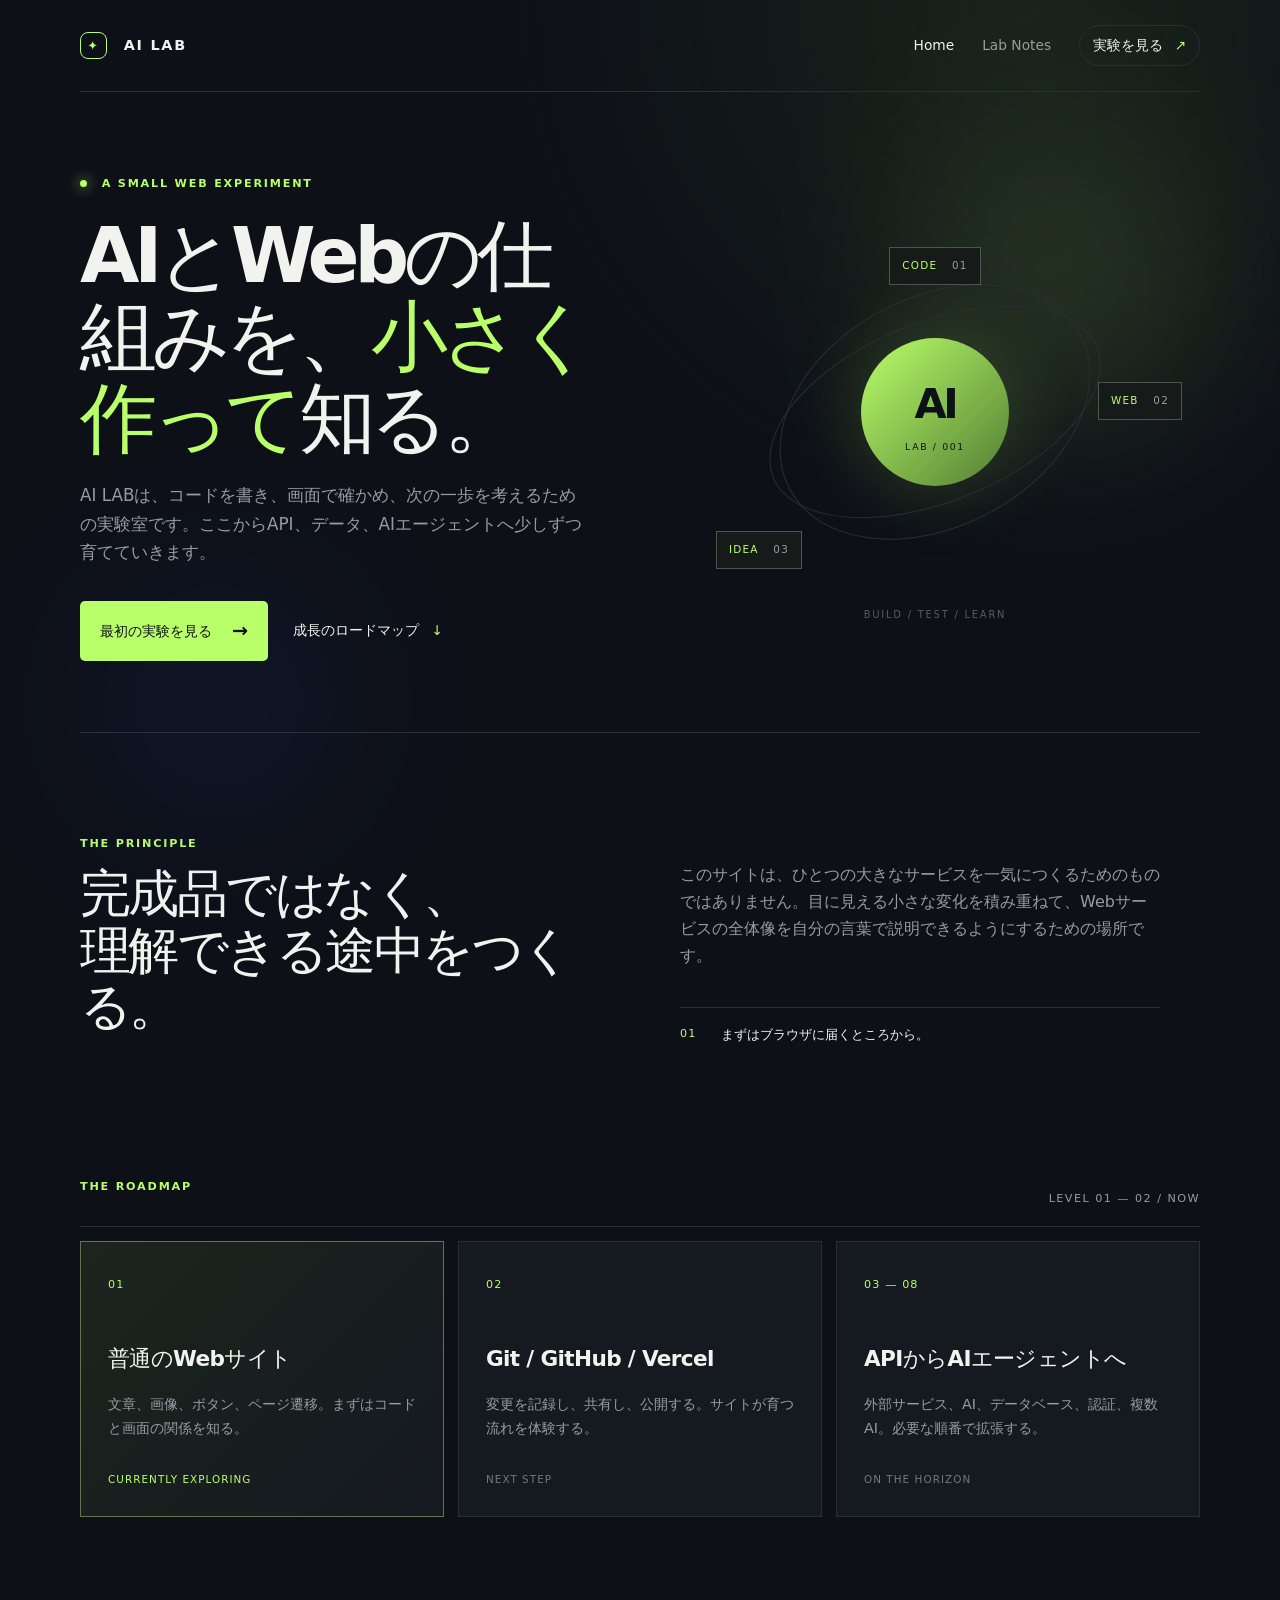
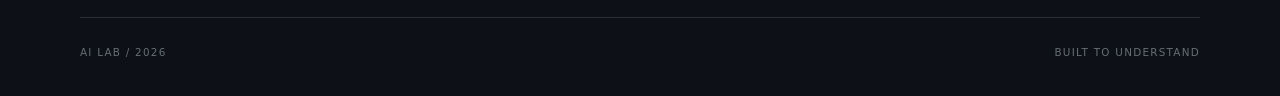
==== index.html @ c24a845f "Create AI LAB starter site" ====
<!doctype html>
<html lang="ja">
  <head>
    <meta charset="UTF-8" />
    <meta name="viewport" content="width=device-width, initial-scale=1.0" />
    <meta name="description" content="AIとWebの仕組みを、小さく作って確かめる実験室。" />
    <title>AI LAB — 小さく作って、仕組みを知る</title>
    <link rel="icon" href="data:image/svg+xml,%3Csvg xmlns='http://www.w3.org/2000/svg' viewBox='0 0 64 64'%3E%3Crect width='64' height='64' rx='16' fill='%230d1017'/%3E%3Cpath d='M18 42V22h8l6 12 6-12h8v20h-6V31l-6 11h-4l-6-11v11z' fill='%23b9ff69'/%3E%3C/svg%3E" />
    <link rel="stylesheet" href="styles.css" />
  </head>
  <body>
    <div class="ambient ambient-one"></div>
    <div class="ambient ambient-two"></div>
    <header class="site-header container">
      <a class="brand" href="index.html" aria-label="AI LAB ホーム"><span class="brand-mark">✦</span> AI LAB</a>
      <nav class="nav" aria-label="メインナビゲーション">
        <a class="nav-link active" href="index.html">Home</a>
        <a class="nav-link" href="lab.html">Lab Notes</a>
        <a class="nav-link nav-cta" href="lab.html">実験を見る <span>↗</span></a>
      </nav>
    </header>

    <main>
      <section class="hero container">
        <div class="hero-copy">
          <p class="eyebrow"><span class="status-dot"></span> A SMALL WEB EXPERIMENT</p>
          <h1>AIとWebの仕組みを、<em>小さく作って</em>知る。</h1>
          <p class="hero-text">AI LABは、コードを書き、画面で確かめ、次の一歩を考えるための実験室です。ここからAPI、データ、AIエージェントへ少しずつ育てていきます。</p>
          <div class="hero-actions">
            <a class="button button-primary" href="lab.html">最初の実験を見る <span>→</span></a>
            <a class="text-link" href="#roadmap">成長のロードマップ <span>↓</span></a>
          </div>
        </div>
        <div class="hero-visual" aria-label="AI LABの構造を表す図">
          <div class="orbit orbit-a"></div><div class="orbit orbit-b"></div>
          <div class="core"><span>AI</span><small>LAB / 001</small></div>
          <div class="node node-top">CODE <b>01</b></div>
          <div class="node node-right">WEB <b>02</b></div>
          <div class="node node-bottom">IDEA <b>03</b></div>
          <div class="visual-label">BUILD / TEST / LEARN</div>
        </div>
      </section>

      <section class="principles container">
        <div class="section-intro"><p class="eyebrow">THE PRINCIPLE</p><h2>完成品ではなく、<br />理解できる途中をつくる。</h2></div>
        <div class="principle-copy"><p>このサイトは、ひとつの大きなサービスを一気につくるためのものではありません。目に見える小さな変化を積み重ねて、Webサービスの全体像を自分の言葉で説明できるようにするための場所です。</p><div class="line-note"><span>01</span><span>まずはブラウザに届くところから。</span></div></div>
      </section>

      <section id="roadmap" class="roadmap container">
        <div class="roadmap-heading"><p class="eyebrow">THE ROADMAP</p><span>LEVEL 01 — 02 / NOW</span></div>
        <div class="roadmap-grid">
          <article class="roadmap-card active-card"><span class="card-number">01</span><h3>普通のWebサイト</h3><p>文章、画像、ボタン、ページ遷移。まずはコードと画面の関係を知る。</p><span class="card-state">CURRENTLY EXPLORING</span></article>
          <article class="roadmap-card"><span class="card-number">02</span><h3>Git / GitHub / Vercel</h3><p>変更を記録し、共有し、公開する。サイトが育つ流れを体験する。</p><span class="card-state">NEXT STEP</span></article>
          <article class="roadmap-card future-card"><span class="card-number">03 — 08</span><h3>APIからAIエージェントへ</h3><p>外部サービス、AI、データベース、認証、複数AI。必要な順番で拡張する。</p><span class="card-state">ON THE HORIZON</span></article>
        </div>
      </section>
    </main>
    <footer class="site-footer container"><span>AI LAB / 2026</span><span>BUILT TO UNDERSTAND</span></footer>
  </body>
</html>
---- styles.css ----
/* サイト全体の見た目を担当するファイル。色、余白、レイアウトはここで変更します。 */
:root{font-family:Inter,ui-sans-serif,system-ui,-apple-system,BlinkMacSystemFont,"Hiragino Sans",sans-serif;color:#f2f3ee;background:#0d1017;font-synthesis:none;--ink:#f2f3ee;--muted:#969ba4;--line:#2a2e37;--lime:#b9ff69;--panel:#151920}*{box-sizing:border-box}html{scroll-behavior:smooth}body{margin:0;min-width:320px;overflow-x:hidden;background:radial-gradient(circle at 80% 0%,#19231b 0,transparent 32rem),#0d1017;color:var(--ink);line-height:1.7}.container{width:min(1120px,calc(100% - 64px));margin:auto}.ambient{position:absolute;pointer-events:none;border-radius:50%;filter:blur(1px);opacity:.18}.ambient-one{width:240px;height:240px;right:8%;top:18%;background:#b9ff69;filter:blur(100px)}.ambient-two{width:180px;height:180px;left:10%;bottom:12%;background:#425dff;filter:blur(100px)}.site-header{height:92px;display:flex;align-items:center;justify-content:space-between;border-bottom:1px solid var(--line);position:relative;z-index:2}.brand{color:var(--ink);text-decoration:none;font-weight:750;letter-spacing:.12em;font-size:.9rem}.brand-mark{display:inline-grid;place-items:center;width:27px;height:27px;border:1px solid var(--lime);border-radius:8px;color:var(--lime);margin-right:10px;font-size:.8rem}.nav{display:flex;gap:28px;align-items:center}.nav-link{color:var(--muted);text-decoration:none;font-size:.86rem}.nav-link:hover,.nav-link.active{color:var(--ink)}.nav-cta{border:1px solid var(--line);padding:8px 13px;border-radius:99px;color:var(--ink)}.nav-cta span{color:var(--lime);margin-left:7px}.hero{min-height:640px;display:grid;grid-template-columns:1fr 1fr;gap:60px;align-items:center;position:relative}.eyebrow{color:var(--lime);font-size:.7rem;letter-spacing:.16em;font-weight:700}.status-dot{display:inline-block;width:7px;height:7px;background:var(--lime);border-radius:50%;box-shadow:0 0 14px var(--lime);margin-right:9px}.hero h1,.page-heading h1{font-size:clamp(3rem,6vw,5.8rem);line-height:1.06;letter-spacing:-.07em;margin:22px 0}.hero h1 em,.page-heading h1 em{font-style:normal;color:var(--lime)}.hero-text{max-width:510px;color:var(--muted);font-size:1.05rem}.hero-actions{display:flex;gap:25px;align-items:center;margin-top:34px}.button{display:inline-flex;gap:20px;align-items:center;text-decoration:none;border-radius:5px;padding:14px 20px;font-weight:700;font-size:.9rem}.button-primary{background:var(--lime);color:#0d1017}.button-primary span{font-size:1.2rem}.text-link,.back-link{color:var(--ink);text-decoration:none;font-size:.85rem}.text-link span{color:var(--lime);margin-left:8px}.hero-visual{height:440px;position:relative;display:grid;place-items:center}.orbit{position:absolute;border:1px solid var(--line);border-radius:50%;transform:rotate(-22deg)}.orbit-a{width:350px;height:180px}.orbit-b{width:230px;height:330px;transform:rotate(62deg)}.core{width:148px;height:148px;border-radius:50%;background:linear-gradient(135deg,#b9ff69,#547e34);color:#0d1017;display:grid;place-content:center;text-align:center;box-shadow:0 0 80px #b9ff6933}.core span{font-size:2.6rem;font-weight:800;letter-spacing:-.08em}.core small{font-size:.58rem;letter-spacing:.18em}.node{position:absolute;border:1px solid #4e554e;background:#161b19;color:var(--lime);padding:9px 12px;font-size:.65rem;letter-spacing:.12em}.node b{color:var(--muted);font-weight:400;margin-left:10px}.node-top{top:55px}.node-right{right:18px;top:190px}.node-bottom{bottom:63px;left:46px}.visual-label{position:absolute;bottom:8px;color:#555c63;font-size:.62rem;letter-spacing:.18em}.principles{border-top:1px solid var(--line);display:grid;grid-template-columns:1fr 1fr;gap:80px;padding-top:90px;padding-bottom:120px}.section-intro h2{font-size:clamp(2rem,4vw,3.7rem);line-height:1.1;letter-spacing:-.05em;margin:12px 0}.principle-copy{align-self:end;color:var(--muted);max-width:480px}.line-note{border-top:1px solid var(--line);margin-top:38px;padding-top:16px;display:flex;gap:25px;color:var(--ink);font-size:.8rem}.line-note span:first-child,.card-number{color:var(--lime);letter-spacing:.1em;font-size:.7rem}.roadmap{padding-bottom:100px}.roadmap-heading{display:flex;justify-content:space-between;align-items:end;border-bottom:1px solid var(--line);padding-bottom:18px}.roadmap-heading span{color:var(--muted);font-size:.7rem;letter-spacing:.13em}.roadmap-grid{display:grid;grid-template-columns:repeat(3,1fr);gap:14px;margin-top:14px}.roadmap-card,.note-card{background:var(--panel);border:1px solid var(--line);padding:27px;min-height:245px}.active-card{border-color:#5f754a;background:linear-gradient(135deg,#1b251d,#151920)}.roadmap-card h3,.note-card h2{font-size:1.35rem;letter-spacing:-.03em;margin:45px 0 12px}.roadmap-card p,.note-card p{color:var(--muted);font-size:.9rem}.card-state{display:block;margin-top:30px;color:#727a75;font-size:.65rem;letter-spacing:.1em}.active-card .card-state{color:var(--lime)}.site-footer{border-top:1px solid var(--line);padding:26px 0 35px;display:flex;justify-content:space-between;color:#666d75;font-size:.65rem;letter-spacing:.12em}.lab-page{padding:100px 0}.page-heading{max-width:750px}.page-heading h1{font-size:clamp(3rem,7vw,6.5rem)}.page-heading>p:last-child{color:var(--muted);max-width:560px;font-size:1.05rem}.experiment-panel{border:1px solid var(--line);background:var(--panel);margin-top:90px;padding:30px}.panel-label{color:var(--lime);font-size:.7rem;letter-spacing:.15em}.flow{display:flex;align-items:center;justify-content:space-between;padding:70px 3%}.flow-step{display:flex;flex-direction:column;gap:5px}.flow-step span{color:var(--lime);font-size:.7rem}.flow-step strong{font-size:1.7rem;letter-spacing:-.05em}.flow-step small{color:var(--muted);font-size:.8rem}.flow-arrow{color:#5f685e;font-size:1.5rem}.panel-foot{border-top:1px solid var(--line);padding-top:17px;display:flex;justify-content:space-between;color:#666d75;font-size:.65rem;letter-spacing:.12em}.panel-foot strong{color:var(--lime);font-weight:500}.panel-foot i{display:inline-block;width:6px;height:6px;border-radius:50%;background:var(--lime);margin-right:6px}.note-grid{display:grid;grid-template-columns:1fr 1fr;gap:14px;margin:14px 0 45px}.note-card{min-height:220px}.back-link{display:inline-block;border-bottom:1px solid var(--line);padding-bottom:4px}.back-link:hover{color:var(--lime)}code{color:var(--lime);font-size:.85em}
@media(max-width:720px){.container{width:min(100% - 36px,1120px)}.site-header{height:76px}.nav{gap:12px}.nav-link{font-size:.72rem}.nav-cta{padding:6px 9px}.hero{display:block;min-height:auto;padding:85px 0 70px}.hero h1{font-size:clamp(3rem,14vw,4.8rem)}.hero-visual{height:340px;margin-top:25px}.orbit-a{width:270px;height:140px}.orbit-b{width:180px;height:270px}.core{width:115px;height:115px}.core span{font-size:2rem}.principles{display:block;padding-top:65px;padding-bottom:75px}.principle-copy{margin-top:45px}.roadmap-grid,.note-grid{grid-template-columns:1fr}.roadmap-card{min-height:210px}.flow{padding:40px 0;gap:10px}.flow-arrow{font-size:1rem}.flow-step strong{font-size:1rem}.flow-step small{font-size:.65rem}.experiment-panel{margin-top:60px;padding:20px}.lab-page{padding:70px 0}.page-heading h1{font-size:clamp(3rem,14vw,5rem)}.site-footer{font-size:.58rem}}
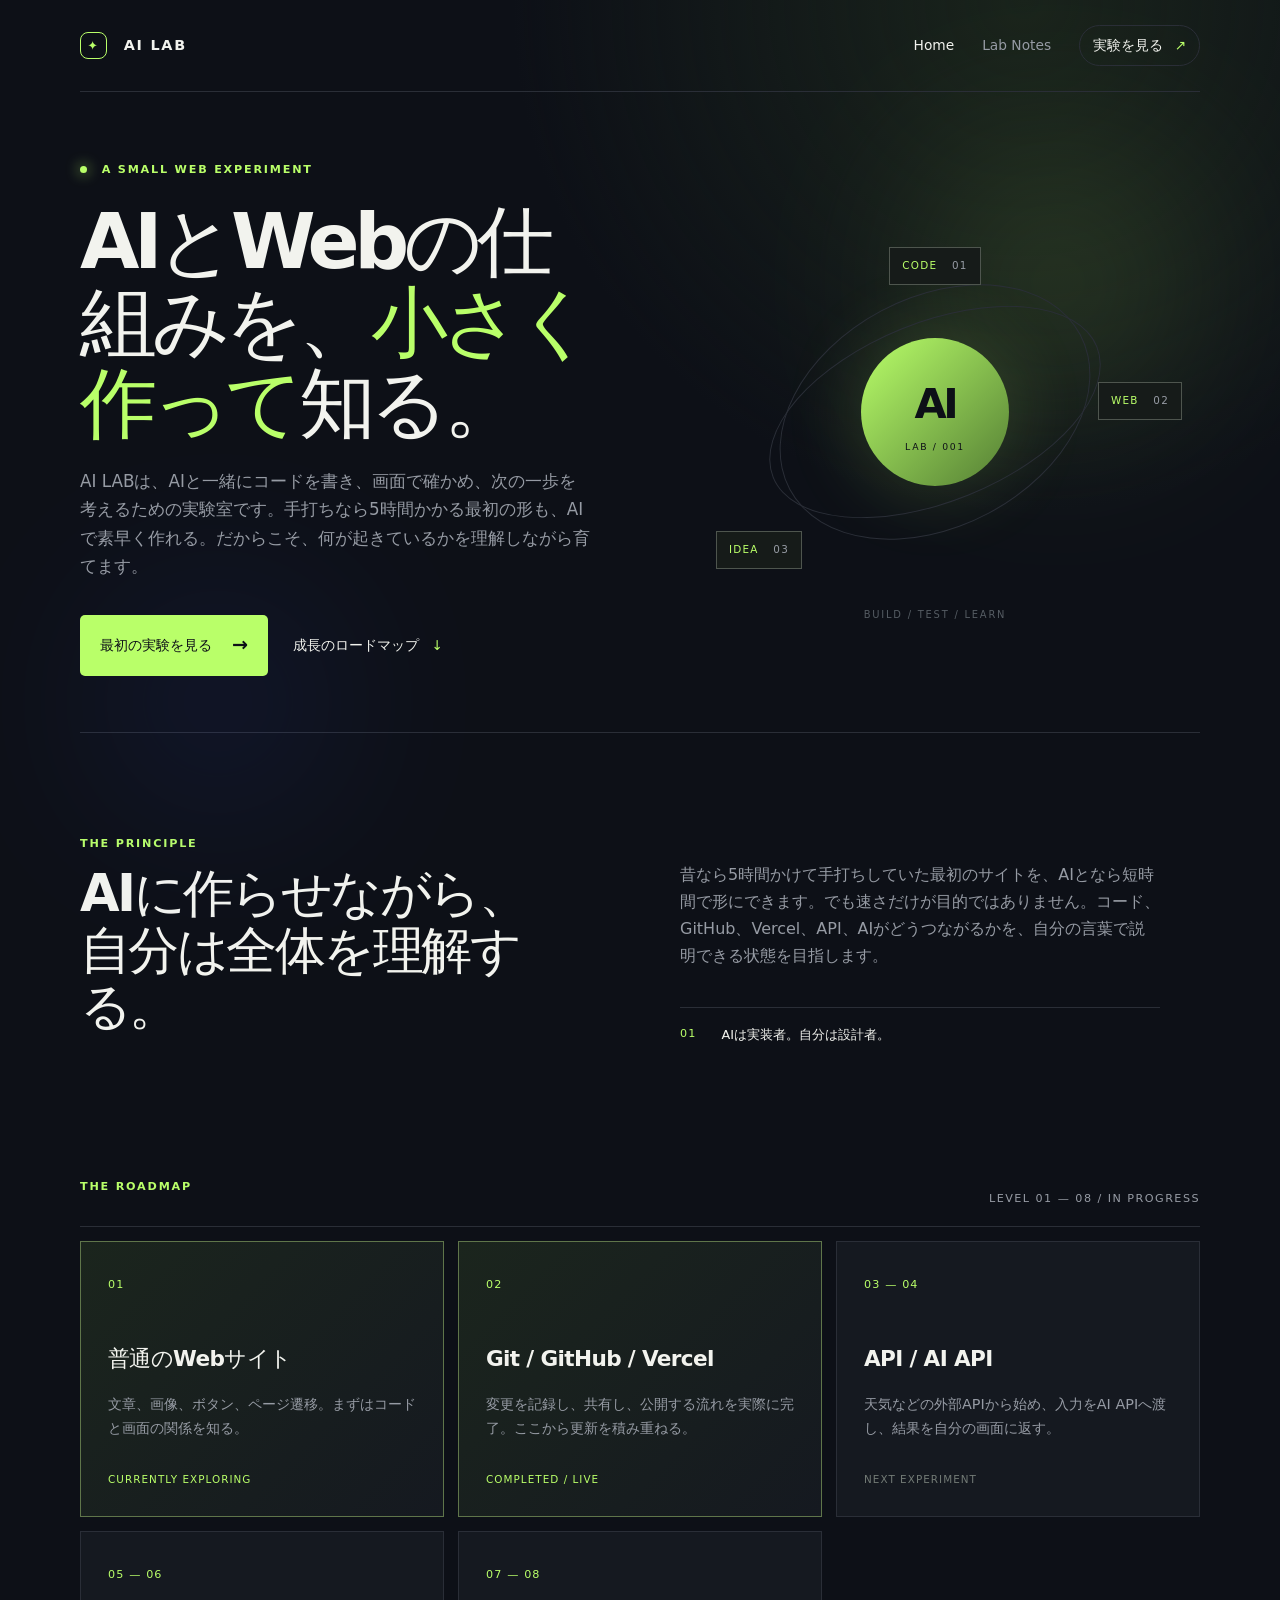
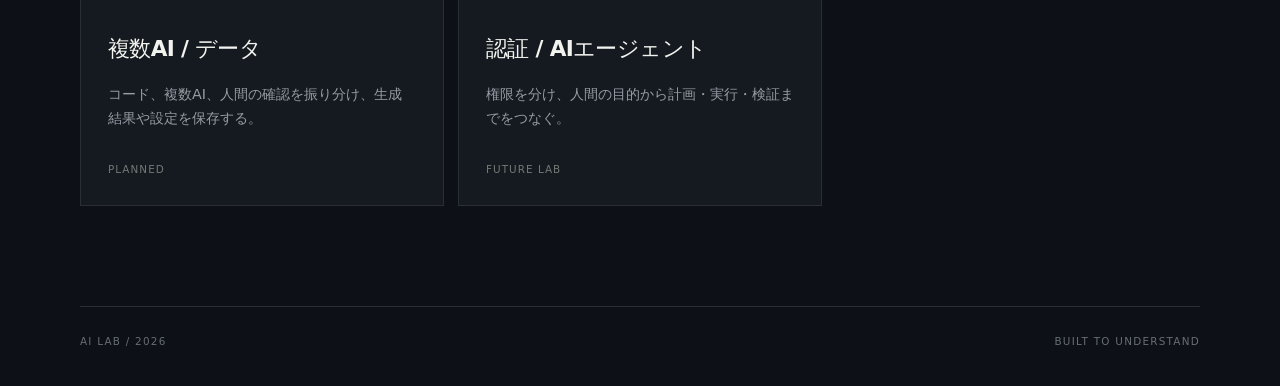
==== commit 22c789cb: "Update roadmap for live AI and API learning path" ====
--- a/index.html
+++ b/index.html
@@ -25,7 +25,7 @@
         <div class="hero-copy">
           <p class="eyebrow"><span class="status-dot"></span> A SMALL WEB EXPERIMENT</p>
           <h1>AIとWebの仕組みを、<em>小さく作って</em>知る。</h1>
-          <p class="hero-text">AI LABは、コードを書き、画面で確かめ、次の一歩を考えるための実験室です。ここからAPI、データ、AIエージェントへ少しずつ育てていきます。</p>
+          <p class="hero-text">AI LABは、AIと一緒にコードを書き、画面で確かめ、次の一歩を考えるための実験室です。手打ちなら5時間かかる最初の形も、AIで素早く作れる。だからこそ、何が起きているかを理解しながら育てます。</p>
           <div class="hero-actions">
             <a class="button button-primary" href="lab.html">最初の実験を見る <span>→</span></a>
             <a class="text-link" href="#roadmap">成長のロードマップ <span>↓</span></a>
@@ -42,16 +42,18 @@
       </section>
 
       <section class="principles container">
-        <div class="section-intro"><p class="eyebrow">THE PRINCIPLE</p><h2>完成品ではなく、<br />理解できる途中をつくる。</h2></div>
-        <div class="principle-copy"><p>このサイトは、ひとつの大きなサービスを一気につくるためのものではありません。目に見える小さな変化を積み重ねて、Webサービスの全体像を自分の言葉で説明できるようにするための場所です。</p><div class="line-note"><span>01</span><span>まずはブラウザに届くところから。</span></div></div>
+        <div class="section-intro"><p class="eyebrow">THE PRINCIPLE</p><h2>AIに作らせながら、<br />自分は全体を理解する。</h2></div>
+        <div class="principle-copy"><p>昔なら5時間かけて手打ちしていた最初のサイトを、AIとなら短時間で形にできます。でも速さだけが目的ではありません。コード、GitHub、Vercel、API、AIがどうつながるかを、自分の言葉で説明できる状態を目指します。</p><div class="line-note"><span>01</span><span>AIは実装者。自分は設計者。</span></div></div>
       </section>
 
       <section id="roadmap" class="roadmap container">
-        <div class="roadmap-heading"><p class="eyebrow">THE ROADMAP</p><span>LEVEL 01 — 02 / NOW</span></div>
+        <div class="roadmap-heading"><p class="eyebrow">THE ROADMAP</p><span>LEVEL 01 — 08 / IN PROGRESS</span></div>
         <div class="roadmap-grid">
           <article class="roadmap-card active-card"><span class="card-number">01</span><h3>普通のWebサイト</h3><p>文章、画像、ボタン、ページ遷移。まずはコードと画面の関係を知る。</p><span class="card-state">CURRENTLY EXPLORING</span></article>
-          <article class="roadmap-card"><span class="card-number">02</span><h3>Git / GitHub / Vercel</h3><p>変更を記録し、共有し、公開する。サイトが育つ流れを体験する。</p><span class="card-state">NEXT STEP</span></article>
-          <article class="roadmap-card future-card"><span class="card-number">03 — 08</span><h3>APIからAIエージェントへ</h3><p>外部サービス、AI、データベース、認証、複数AI。必要な順番で拡張する。</p><span class="card-state">ON THE HORIZON</span></article>
+          <article class="roadmap-card active-card"><span class="card-number">02</span><h3>Git / GitHub / Vercel</h3><p>変更を記録し、共有し、公開する流れを実際に完了。ここから更新を積み重ねる。</p><span class="card-state">COMPLETED / LIVE</span></article>
+          <article class="roadmap-card future-card"><span class="card-number">03 — 04</span><h3>API / AI API</h3><p>天気などの外部APIから始め、入力をAI APIへ渡し、結果を自分の画面に返す。</p><span class="card-state">NEXT EXPERIMENT</span></article>
+          <article class="roadmap-card future-card"><span class="card-number">05 — 06</span><h3>複数AI / データ</h3><p>コード、複数AI、人間の確認を振り分け、生成結果や設定を保存する。</p><span class="card-state">PLANNED</span></article>
+          <article class="roadmap-card future-card"><span class="card-number">07 — 08</span><h3>認証 / AIエージェント</h3><p>権限を分け、人間の目的から計画・実行・検証までをつなぐ。</p><span class="card-state">FUTURE LAB</span></article>
         </div>
       </section>
     </main>
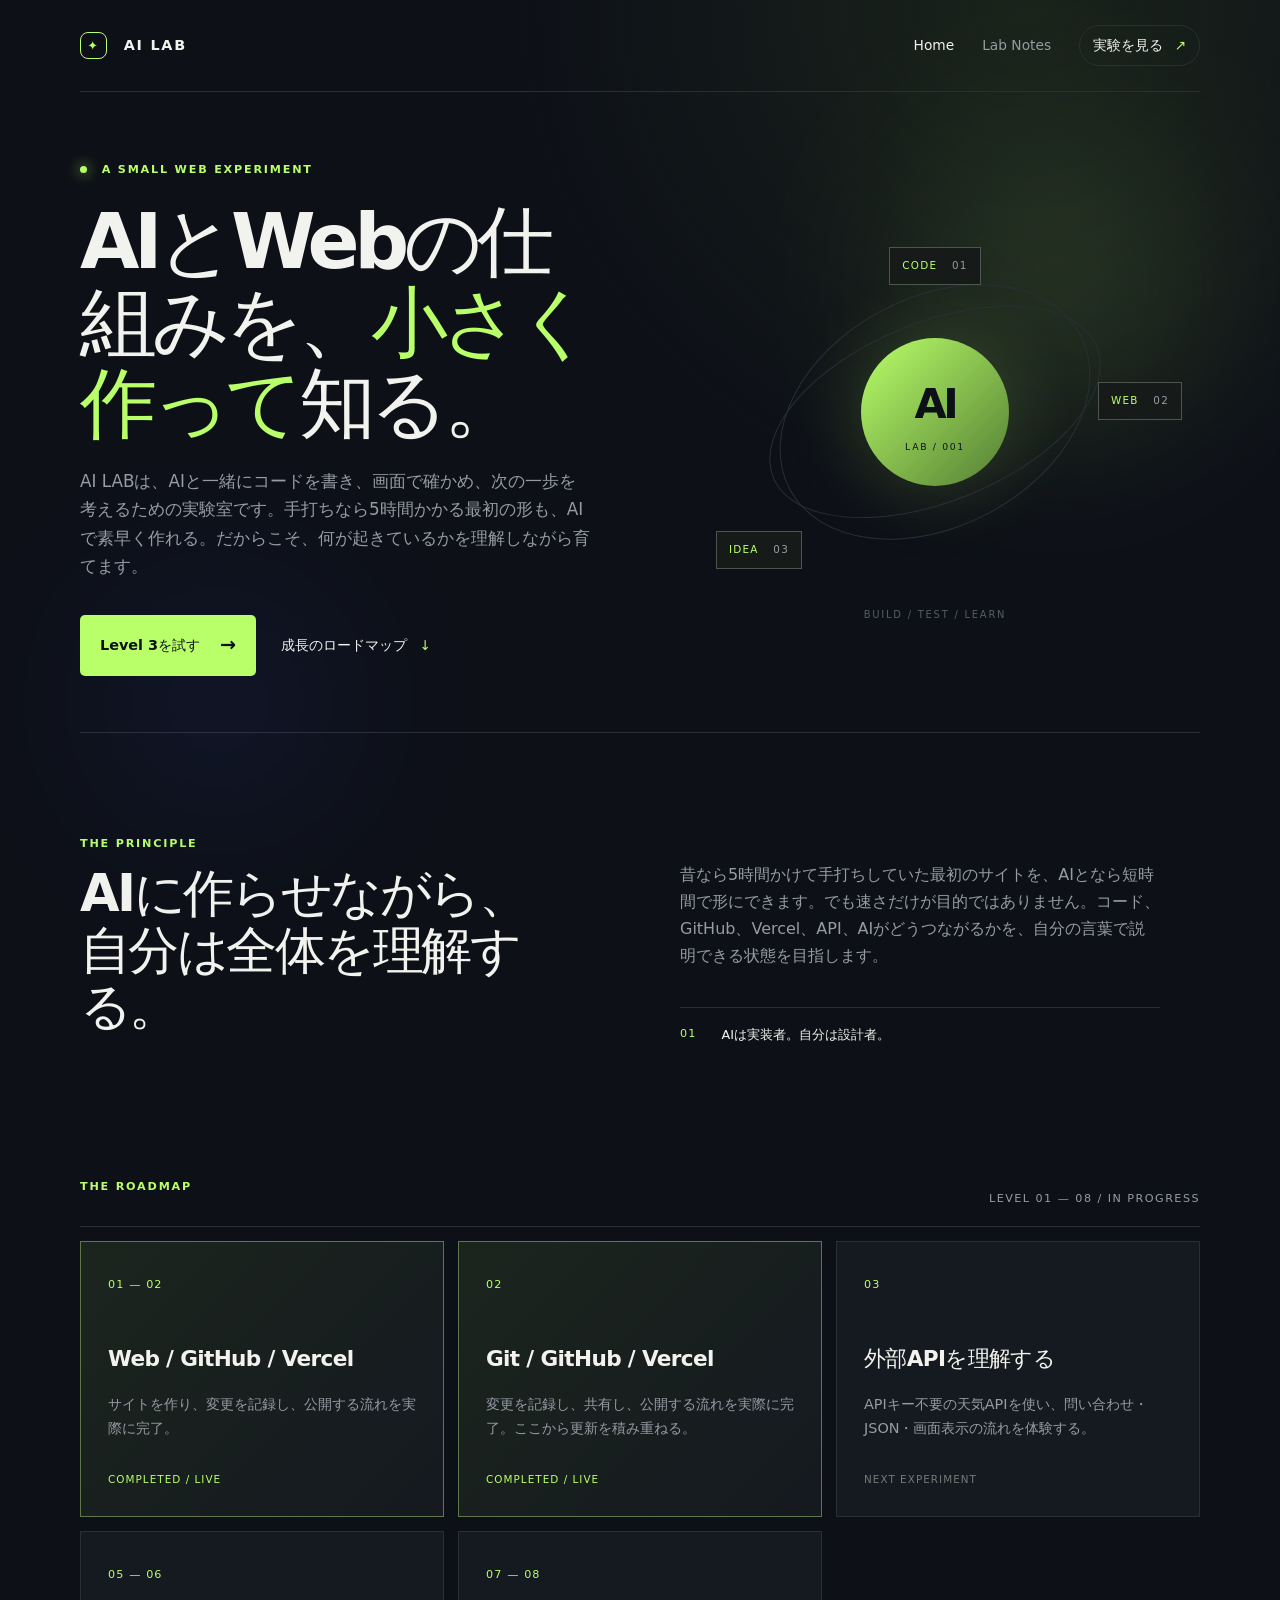
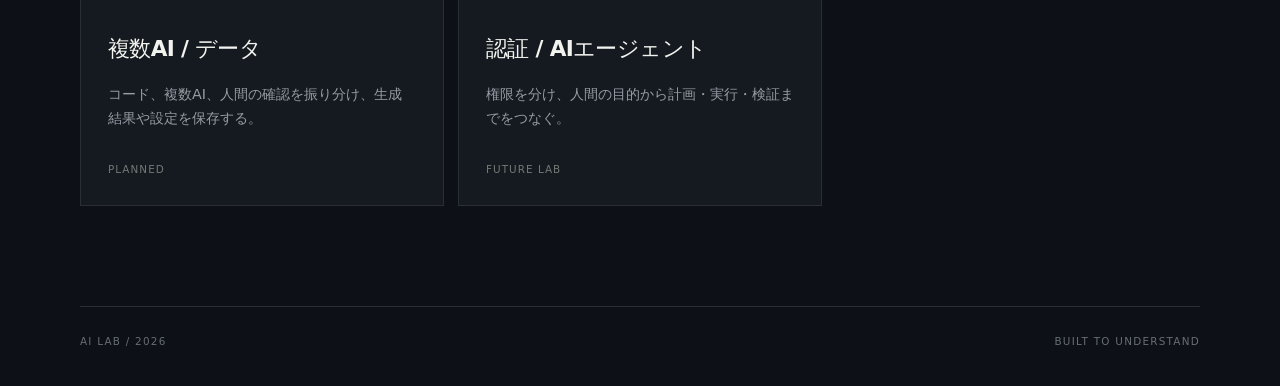
==== commit 818349ec: "Add Level 3 weather API learning experiment" ====
--- a/index.html
+++ b/index.html
@@ -27,7 +27,7 @@
           <h1>AIとWebの仕組みを、<em>小さく作って</em>知る。</h1>
           <p class="hero-text">AI LABは、AIと一緒にコードを書き、画面で確かめ、次の一歩を考えるための実験室です。手打ちなら5時間かかる最初の形も、AIで素早く作れる。だからこそ、何が起きているかを理解しながら育てます。</p>
           <div class="hero-actions">
-            <a class="button button-primary" href="lab.html">最初の実験を見る <span>→</span></a>
+            <a class="button button-primary" href="weather.html">Level 3を試す <span>→</span></a>
             <a class="text-link" href="#roadmap">成長のロードマップ <span>↓</span></a>
           </div>
         </div>
@@ -49,9 +49,9 @@
       <section id="roadmap" class="roadmap container">
         <div class="roadmap-heading"><p class="eyebrow">THE ROADMAP</p><span>LEVEL 01 — 08 / IN PROGRESS</span></div>
         <div class="roadmap-grid">
-          <article class="roadmap-card active-card"><span class="card-number">01</span><h3>普通のWebサイト</h3><p>文章、画像、ボタン、ページ遷移。まずはコードと画面の関係を知る。</p><span class="card-state">CURRENTLY EXPLORING</span></article>
+          <article class="roadmap-card active-card"><span class="card-number">01 — 02</span><h3>Web / GitHub / Vercel</h3><p>サイトを作り、変更を記録し、公開する流れを実際に完了。</p><span class="card-state">COMPLETED / LIVE</span></article>
           <article class="roadmap-card active-card"><span class="card-number">02</span><h3>Git / GitHub / Vercel</h3><p>変更を記録し、共有し、公開する流れを実際に完了。ここから更新を積み重ねる。</p><span class="card-state">COMPLETED / LIVE</span></article>
-          <article class="roadmap-card future-card"><span class="card-number">03 — 04</span><h3>API / AI API</h3><p>天気などの外部APIから始め、入力をAI APIへ渡し、結果を自分の画面に返す。</p><span class="card-state">NEXT EXPERIMENT</span></article>
+          <article class="roadmap-card future-card"><span class="card-number">03</span><h3>外部APIを理解する</h3><p>APIキー不要の天気APIを使い、問い合わせ・JSON・画面表示の流れを体験する。</p><span class="card-state">NEXT EXPERIMENT</span></article>
           <article class="roadmap-card future-card"><span class="card-number">05 — 06</span><h3>複数AI / データ</h3><p>コード、複数AI、人間の確認を振り分け、生成結果や設定を保存する。</p><span class="card-state">PLANNED</span></article>
           <article class="roadmap-card future-card"><span class="card-number">07 — 08</span><h3>認証 / AIエージェント</h3><p>権限を分け、人間の目的から計画・実行・検証までをつなぐ。</p><span class="card-state">FUTURE LAB</span></article>
         </div>
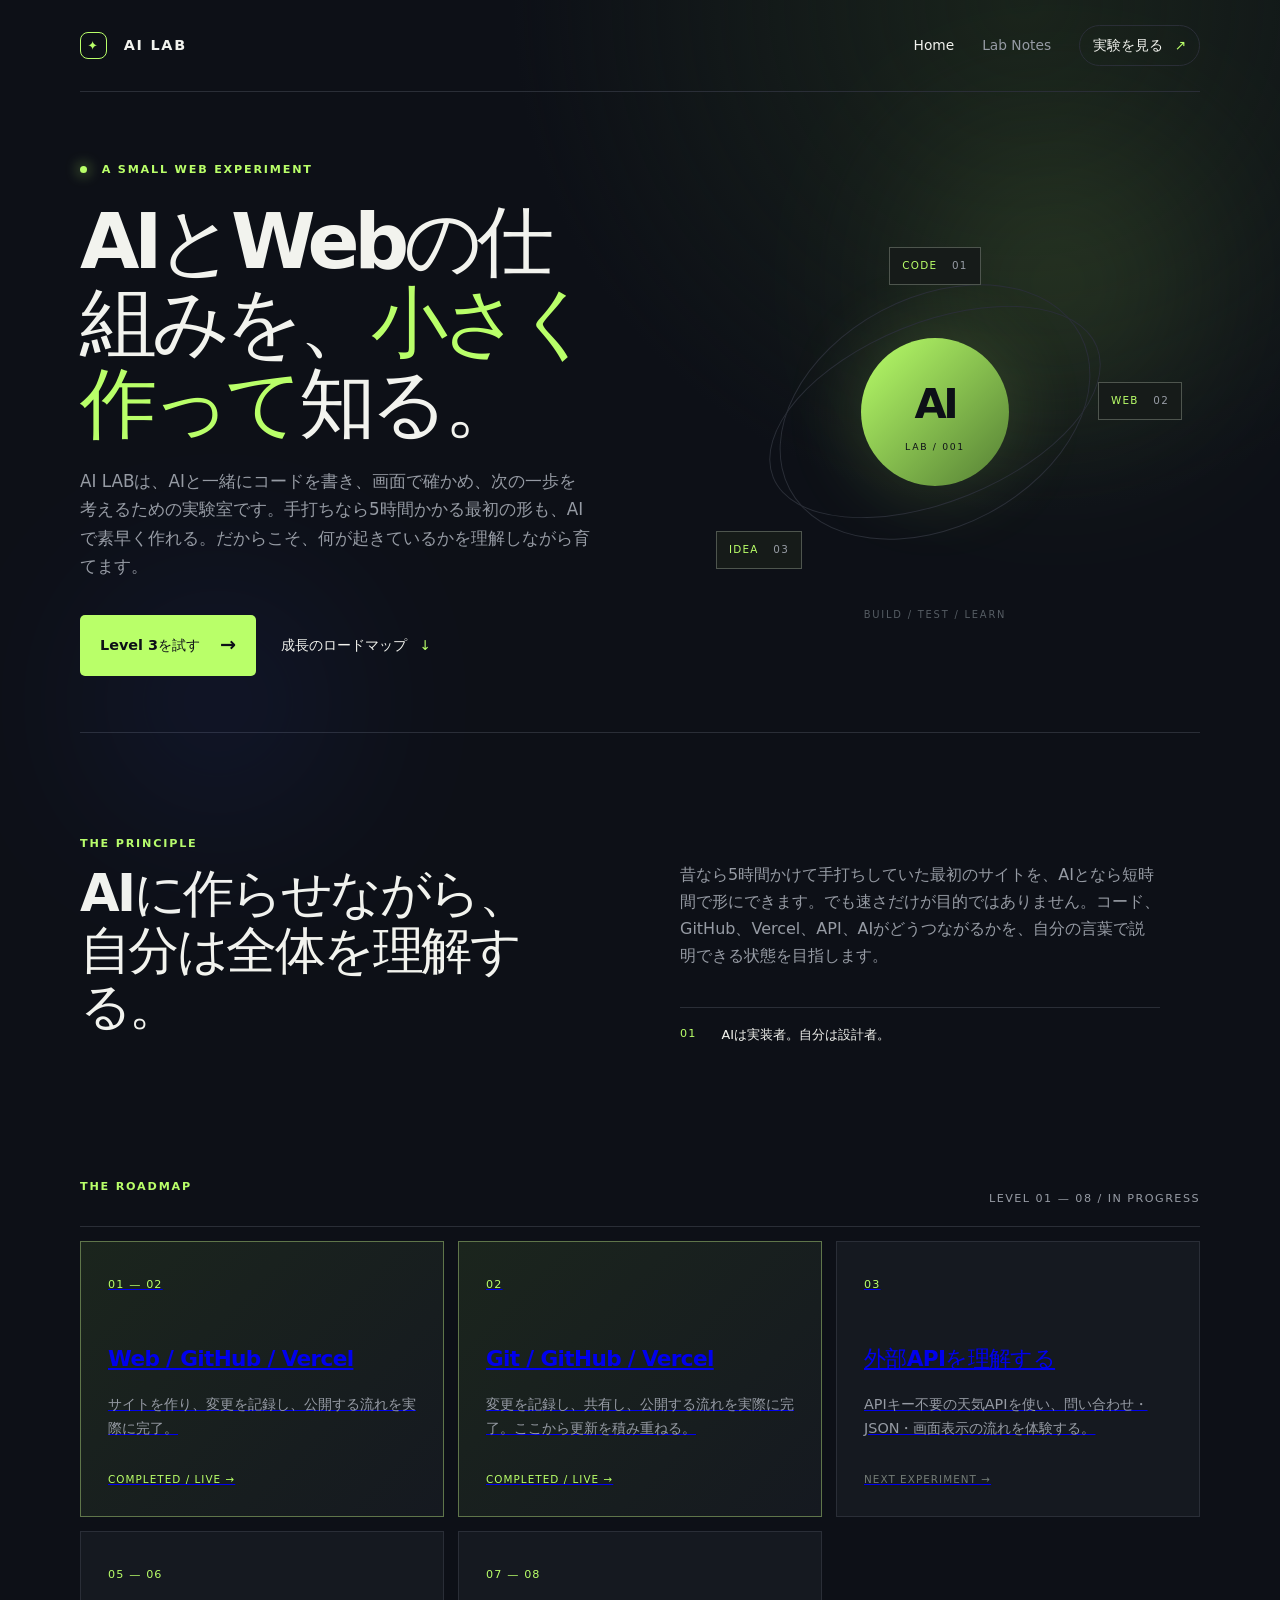
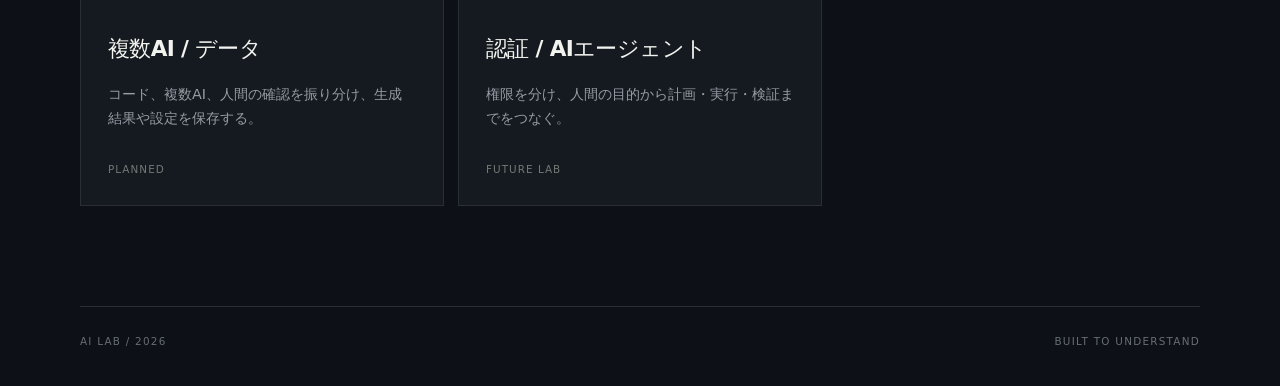
==== commit 6afb3884: "Add roadmap navigation and Fukuoka weather option" ====
--- a/index.html
+++ b/index.html
@@ -49,9 +49,9 @@
       <section id="roadmap" class="roadmap container">
         <div class="roadmap-heading"><p class="eyebrow">THE ROADMAP</p><span>LEVEL 01 — 08 / IN PROGRESS</span></div>
         <div class="roadmap-grid">
-          <article class="roadmap-card active-card"><span class="card-number">01 — 02</span><h3>Web / GitHub / Vercel</h3><p>サイトを作り、変更を記録し、公開する流れを実際に完了。</p><span class="card-state">COMPLETED / LIVE</span></article>
-          <article class="roadmap-card active-card"><span class="card-number">02</span><h3>Git / GitHub / Vercel</h3><p>変更を記録し、共有し、公開する流れを実際に完了。ここから更新を積み重ねる。</p><span class="card-state">COMPLETED / LIVE</span></article>
-          <article class="roadmap-card future-card"><span class="card-number">03</span><h3>外部APIを理解する</h3><p>APIキー不要の天気APIを使い、問い合わせ・JSON・画面表示の流れを体験する。</p><span class="card-state">NEXT EXPERIMENT</span></article>
+          <a class="roadmap-card active-card roadmap-link" href="lab.html"><span class="card-number">01 — 02</span><h3>Web / GitHub / Vercel</h3><p>サイトを作り、変更を記録し、公開する流れを実際に完了。</p><span class="card-state">COMPLETED / LIVE →</span></a>
+          <a class="roadmap-card active-card roadmap-link" href="lab.html"><span class="card-number">02</span><h3>Git / GitHub / Vercel</h3><p>変更を記録し、共有し、公開する流れを実際に完了。ここから更新を積み重ねる。</p><span class="card-state">COMPLETED / LIVE →</span></a>
+          <a class="roadmap-card future-card roadmap-link" href="weather.html"><span class="card-number">03</span><h3>外部APIを理解する</h3><p>APIキー不要の天気APIを使い、問い合わせ・JSON・画面表示の流れを体験する。</p><span class="card-state">NEXT EXPERIMENT →</span></a>
           <article class="roadmap-card future-card"><span class="card-number">05 — 06</span><h3>複数AI / データ</h3><p>コード、複数AI、人間の確認を振り分け、生成結果や設定を保存する。</p><span class="card-state">PLANNED</span></article>
           <article class="roadmap-card future-card"><span class="card-number">07 — 08</span><h3>認証 / AIエージェント</h3><p>権限を分け、人間の目的から計画・実行・検証までをつなぐ。</p><span class="card-state">FUTURE LAB</span></article>
         </div>
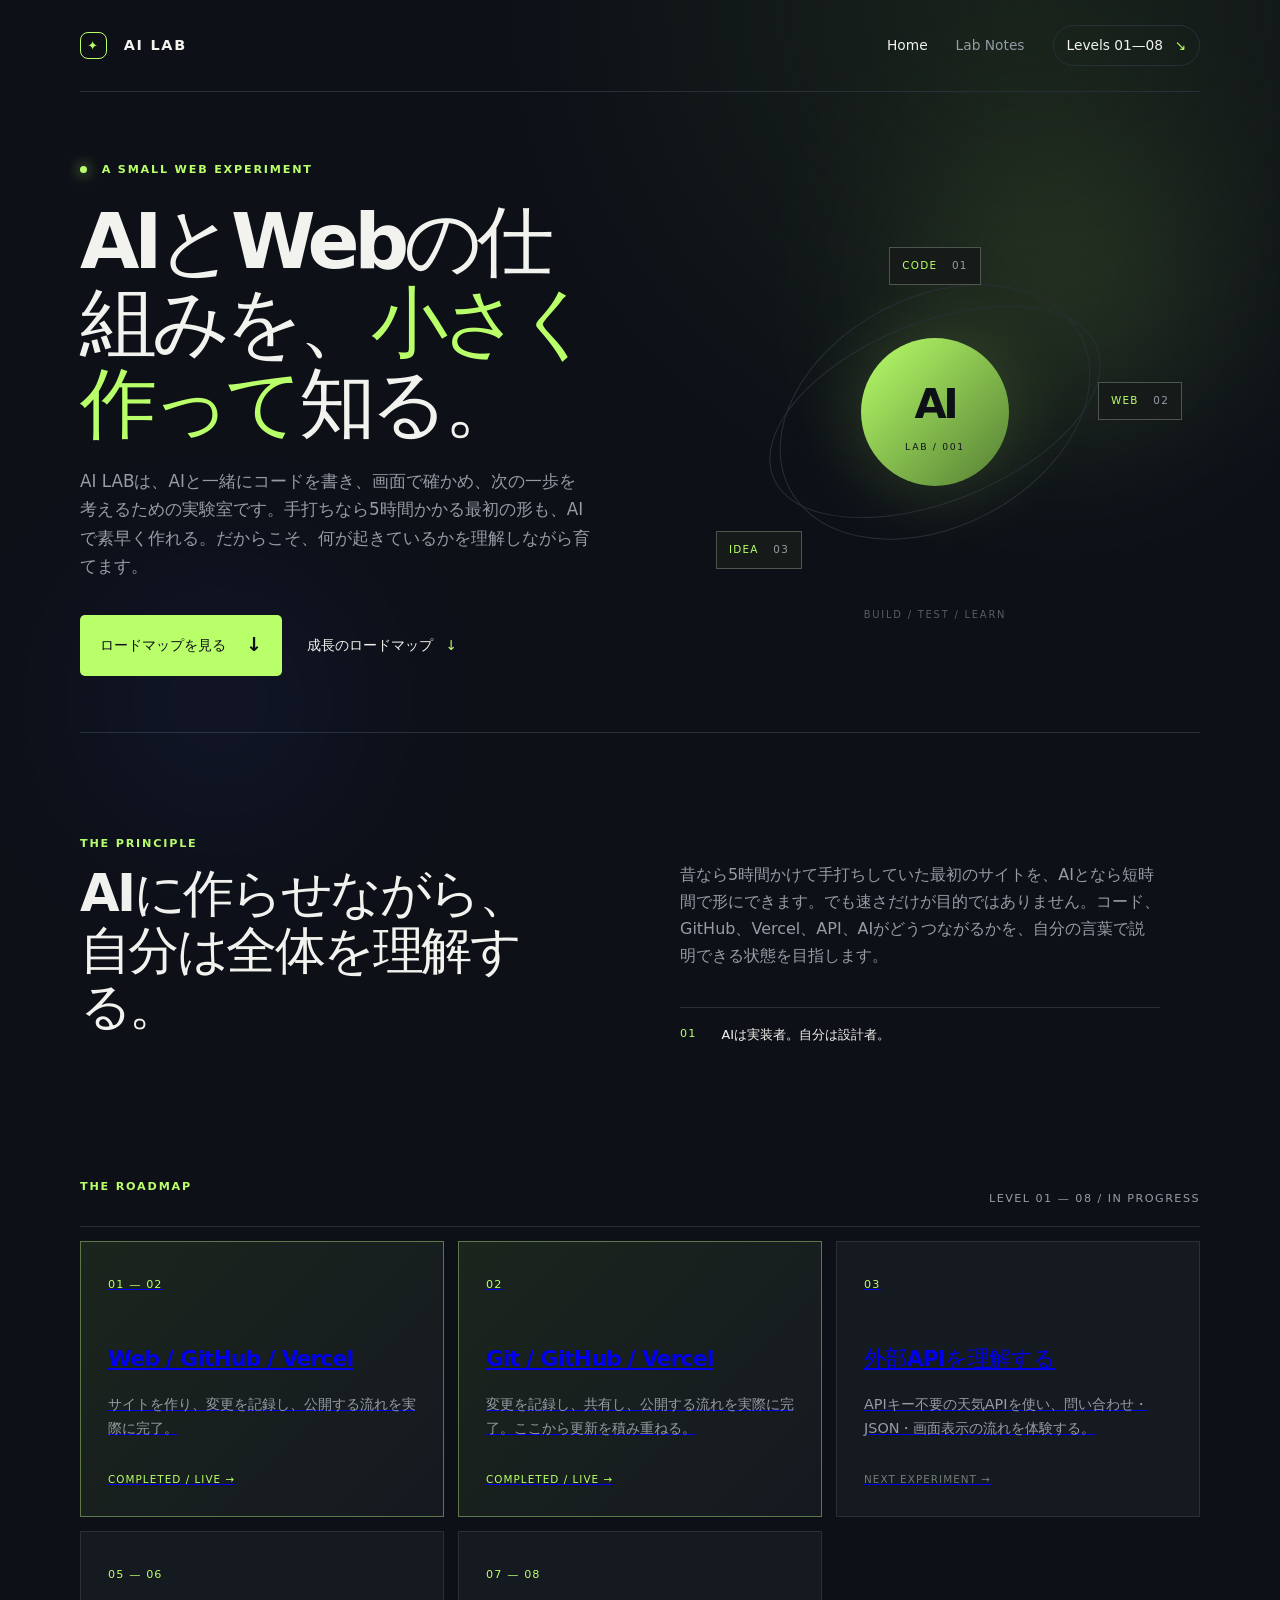
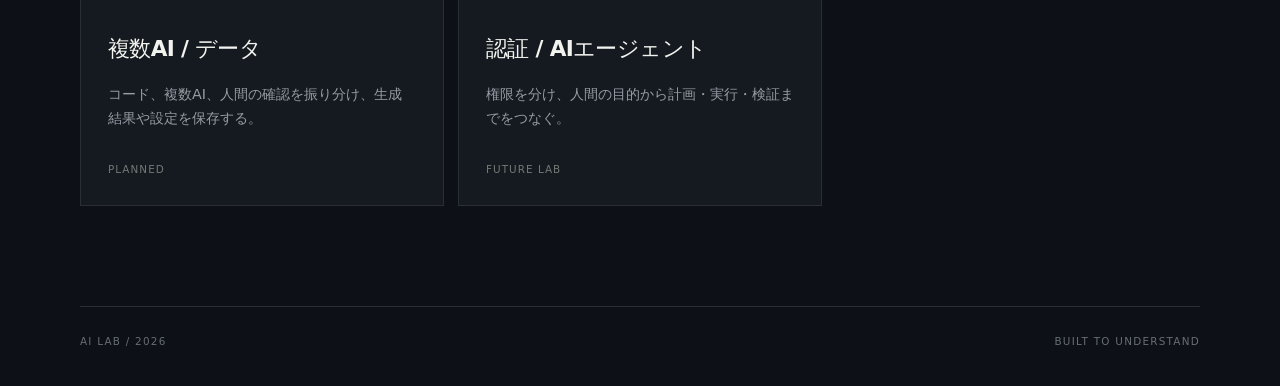
==== commit 2ffc4a7c: "Make homepage navigation show all levels" ====
--- a/index.html
+++ b/index.html
@@ -16,7 +16,7 @@
       <nav class="nav" aria-label="メインナビゲーション">
         <a class="nav-link active" href="index.html">Home</a>
         <a class="nav-link" href="lab.html">Lab Notes</a>
-        <a class="nav-link nav-cta" href="lab.html">実験を見る <span>↗</span></a>
+        <a class="nav-link nav-cta" href="#roadmap">Levels 01—08 <span>↘</span></a>
       </nav>
     </header>
 
@@ -27,7 +27,7 @@
           <h1>AIとWebの仕組みを、<em>小さく作って</em>知る。</h1>
           <p class="hero-text">AI LABは、AIと一緒にコードを書き、画面で確かめ、次の一歩を考えるための実験室です。手打ちなら5時間かかる最初の形も、AIで素早く作れる。だからこそ、何が起きているかを理解しながら育てます。</p>
           <div class="hero-actions">
-            <a class="button button-primary" href="weather.html">Level 3を試す <span>→</span></a>
+            <a class="button button-primary" href="#roadmap">ロードマップを見る <span>↓</span></a>
             <a class="text-link" href="#roadmap">成長のロードマップ <span>↓</span></a>
           </div>
         </div>
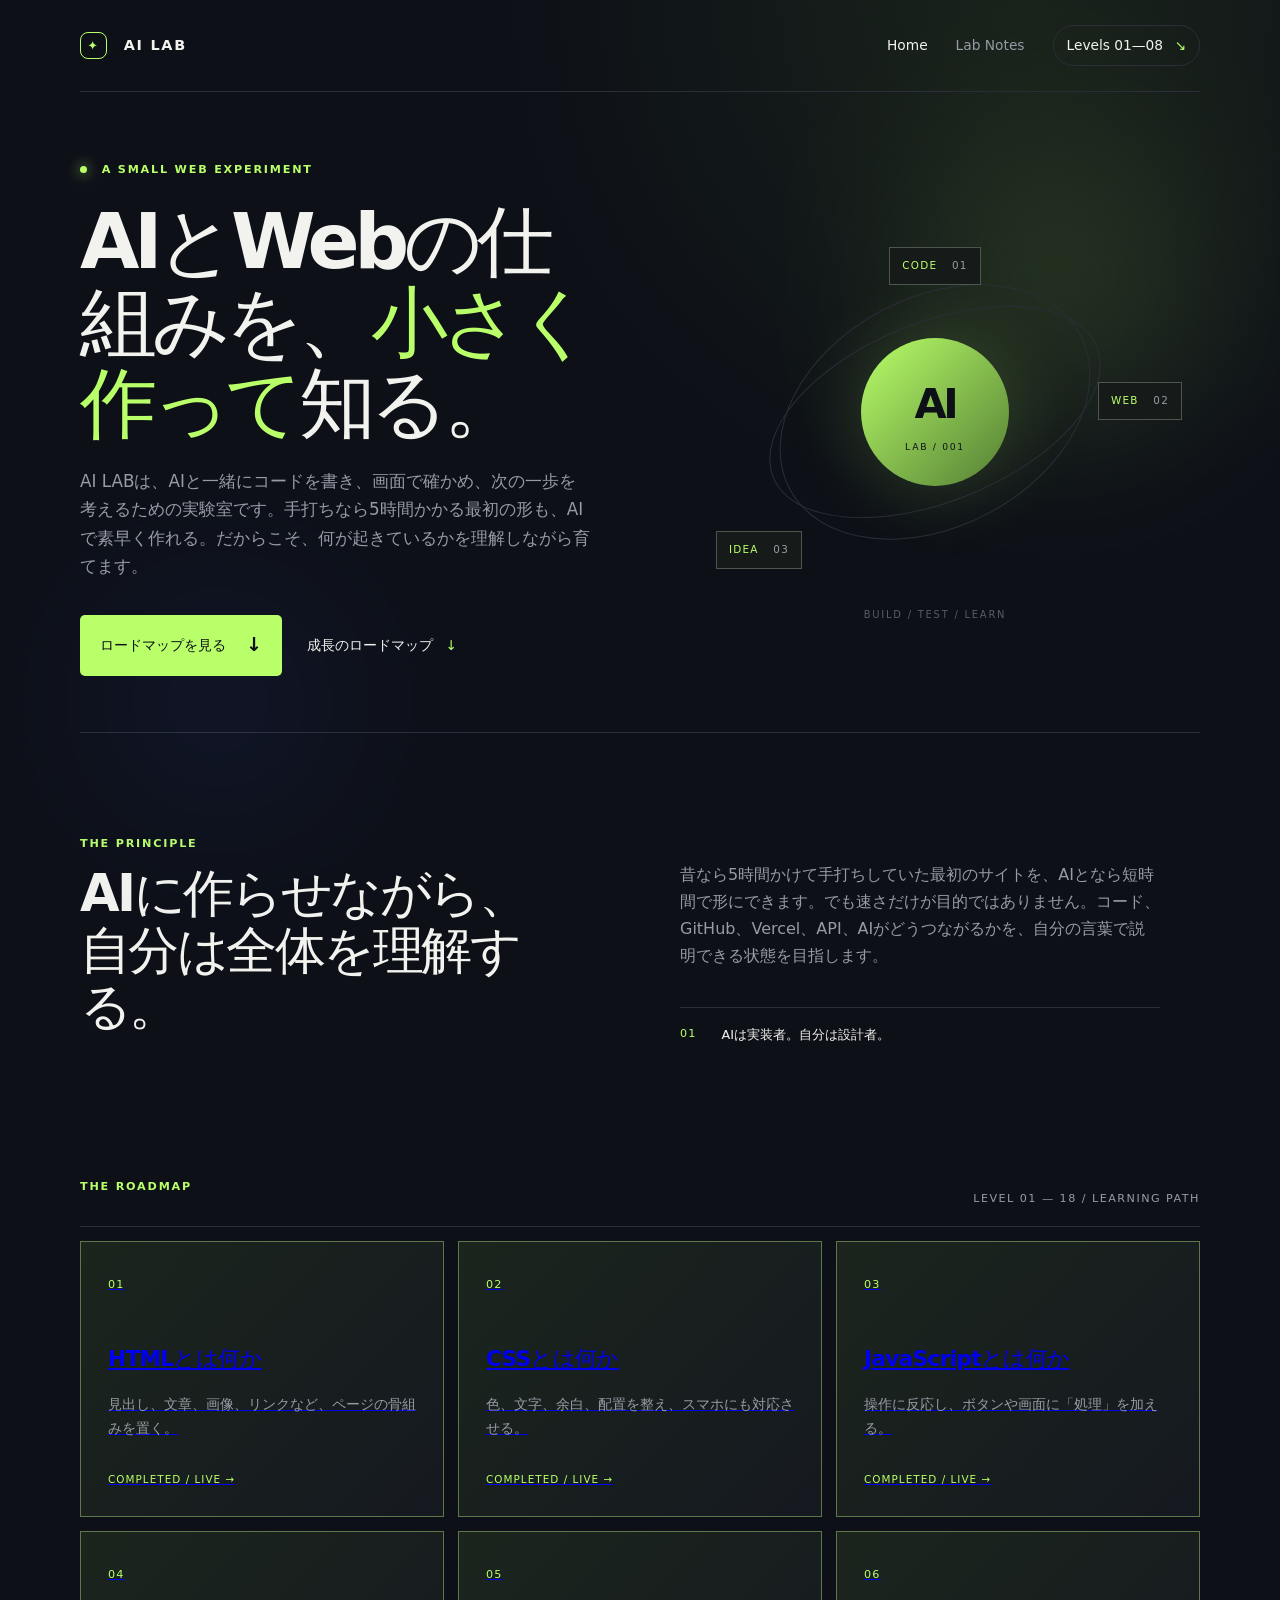
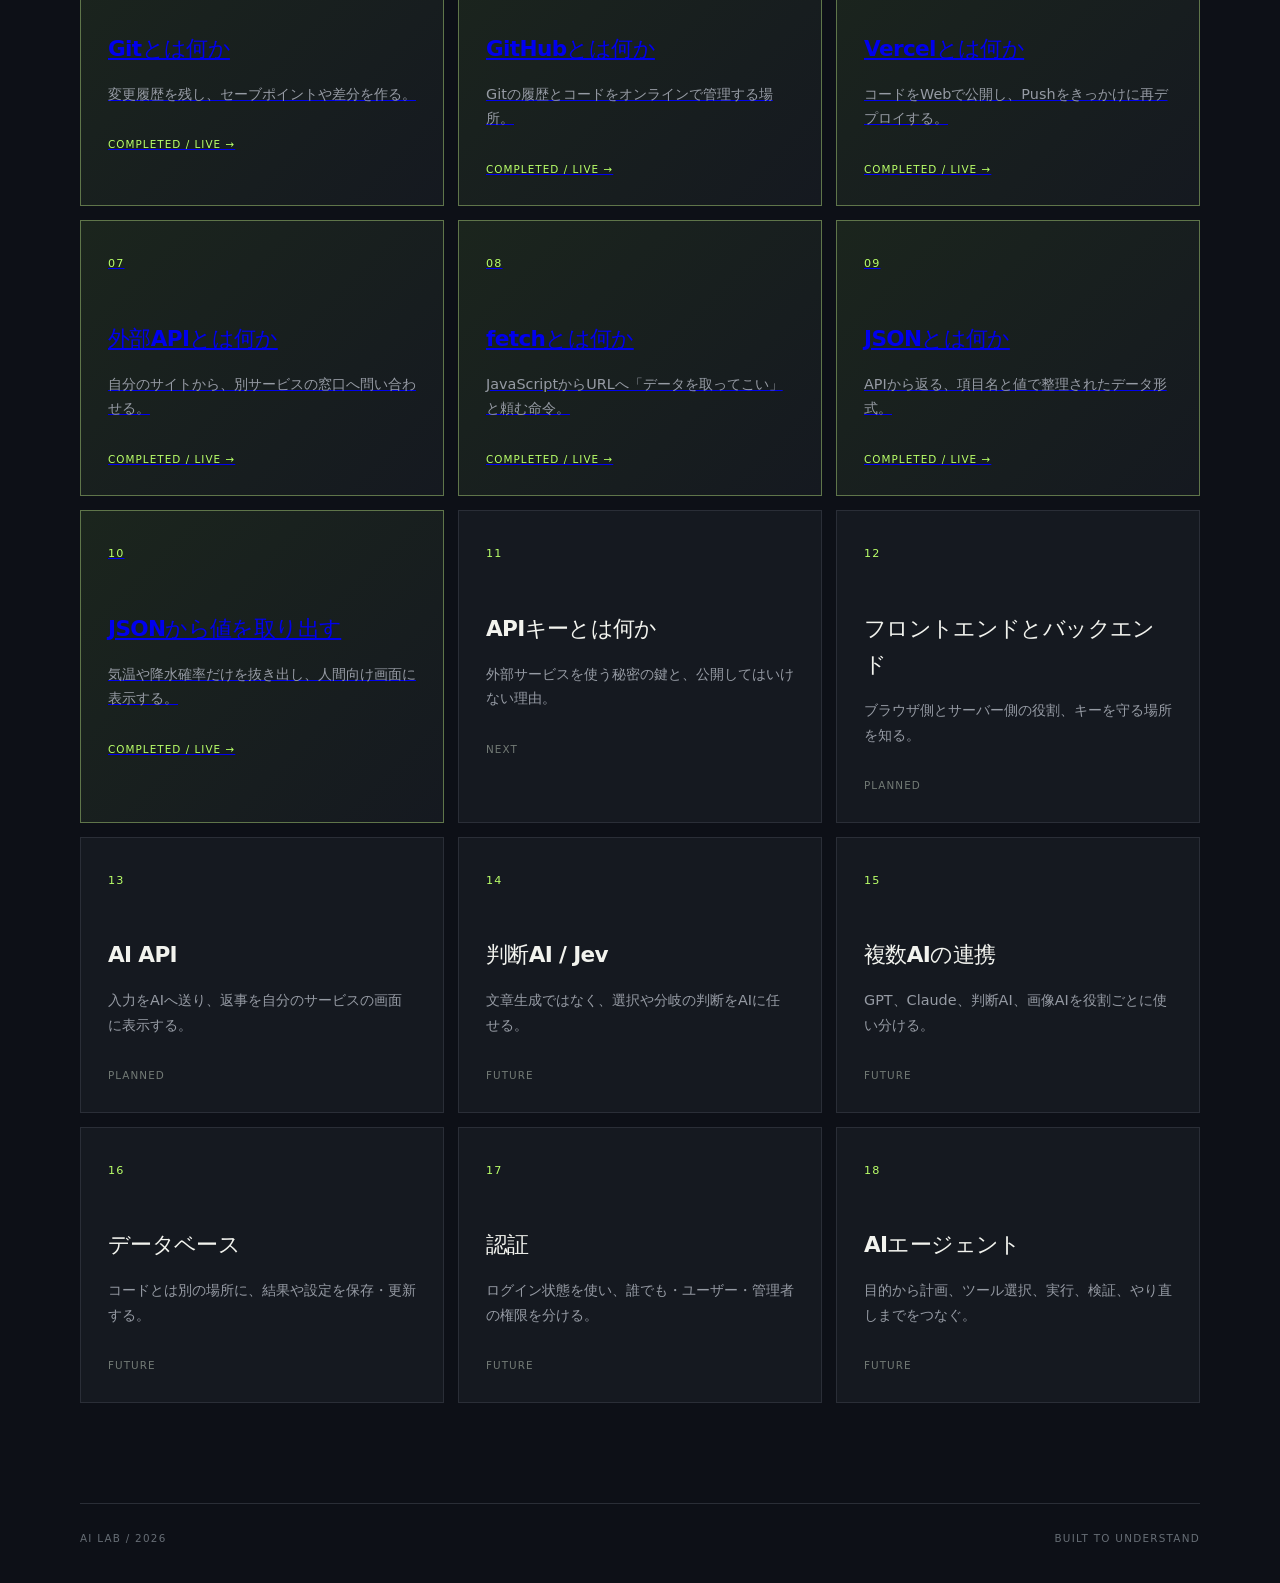
==== commit 56ffd18f: "Expand roadmap into 18 beginner levels" ====
--- a/index.html
+++ b/index.html
@@ -47,13 +47,26 @@
       </section>
 
       <section id="roadmap" class="roadmap container">
-        <div class="roadmap-heading"><p class="eyebrow">THE ROADMAP</p><span>LEVEL 01 — 08 / IN PROGRESS</span></div>
+        <div class="roadmap-heading"><p class="eyebrow">THE ROADMAP</p><span>LEVEL 01 — 18 / LEARNING PATH</span></div>
         <div class="roadmap-grid">
-          <a class="roadmap-card active-card roadmap-link" href="lab.html"><span class="card-number">01 — 02</span><h3>Web / GitHub / Vercel</h3><p>サイトを作り、変更を記録し、公開する流れを実際に完了。</p><span class="card-state">COMPLETED / LIVE →</span></a>
-          <a class="roadmap-card active-card roadmap-link" href="lab.html"><span class="card-number">02</span><h3>Git / GitHub / Vercel</h3><p>変更を記録し、共有し、公開する流れを実際に完了。ここから更新を積み重ねる。</p><span class="card-state">COMPLETED / LIVE →</span></a>
-          <a class="roadmap-card future-card roadmap-link" href="weather.html"><span class="card-number">03</span><h3>外部APIを理解する</h3><p>APIキー不要の天気APIを使い、問い合わせ・JSON・画面表示の流れを体験する。</p><span class="card-state">NEXT EXPERIMENT →</span></a>
-          <article class="roadmap-card future-card"><span class="card-number">05 — 06</span><h3>複数AI / データ</h3><p>コード、複数AI、人間の確認を振り分け、生成結果や設定を保存する。</p><span class="card-state">PLANNED</span></article>
-          <article class="roadmap-card future-card"><span class="card-number">07 — 08</span><h3>認証 / AIエージェント</h3><p>権限を分け、人間の目的から計画・実行・検証までをつなぐ。</p><span class="card-state">FUTURE LAB</span></article>
+          <a class="roadmap-card active-card roadmap-link" href="lab.html#html"><span class="card-number">01</span><h3>HTMLとは何か</h3><p>見出し、文章、画像、リンクなど、ページの骨組みを置く。</p><span class="card-state">COMPLETED / LIVE →</span></a>
+          <a class="roadmap-card active-card roadmap-link" href="lab.html#css"><span class="card-number">02</span><h3>CSSとは何か</h3><p>色、文字、余白、配置を整え、スマホにも対応させる。</p><span class="card-state">COMPLETED / LIVE →</span></a>
+          <a class="roadmap-card active-card roadmap-link" href="lab.html#javascript"><span class="card-number">03</span><h3>JavaScriptとは何か</h3><p>操作に反応し、ボタンや画面に「処理」を加える。</p><span class="card-state">COMPLETED / LIVE →</span></a>
+          <a class="roadmap-card active-card roadmap-link" href="lab.html#git"><span class="card-number">04</span><h3>Gitとは何か</h3><p>変更履歴を残し、セーブポイントや差分を作る。</p><span class="card-state">COMPLETED / LIVE →</span></a>
+          <a class="roadmap-card active-card roadmap-link" href="lab.html#github"><span class="card-number">05</span><h3>GitHubとは何か</h3><p>Gitの履歴とコードをオンラインで管理する場所。</p><span class="card-state">COMPLETED / LIVE →</span></a>
+          <a class="roadmap-card active-card roadmap-link" href="lab.html#vercel"><span class="card-number">06</span><h3>Vercelとは何か</h3><p>コードをWebで公開し、Pushをきっかけに再デプロイする。</p><span class="card-state">COMPLETED / LIVE →</span></a>
+          <a class="roadmap-card active-card roadmap-link" href="weather.html#external-api"><span class="card-number">07</span><h3>外部APIとは何か</h3><p>自分のサイトから、別サービスの窓口へ問い合わせる。</p><span class="card-state">COMPLETED / LIVE →</span></a>
+          <a class="roadmap-card active-card roadmap-link" href="weather.html#fetch"><span class="card-number">08</span><h3>fetchとは何か</h3><p>JavaScriptからURLへ「データを取ってこい」と頼む命令。</p><span class="card-state">COMPLETED / LIVE →</span></a>
+          <a class="roadmap-card active-card roadmap-link" href="weather.html#json"><span class="card-number">09</span><h3>JSONとは何か</h3><p>APIから返る、項目名と値で整理されたデータ形式。</p><span class="card-state">COMPLETED / LIVE →</span></a>
+          <a class="roadmap-card active-card roadmap-link" href="weather.html#extract"><span class="card-number">10</span><h3>JSONから値を取り出す</h3><p>気温や降水確率だけを抜き出し、人間向け画面に表示する。</p><span class="card-state">COMPLETED / LIVE →</span></a>
+          <article class="roadmap-card future-card"><span class="card-number">11</span><h3>APIキーとは何か</h3><p>外部サービスを使う秘密の鍵と、公開してはいけない理由。</p><span class="card-state">NEXT</span></article>
+          <article class="roadmap-card future-card"><span class="card-number">12</span><h3>フロントエンドとバックエンド</h3><p>ブラウザ側とサーバー側の役割、キーを守る場所を知る。</p><span class="card-state">PLANNED</span></article>
+          <article class="roadmap-card future-card"><span class="card-number">13</span><h3>AI API</h3><p>入力をAIへ送り、返事を自分のサービスの画面に表示する。</p><span class="card-state">PLANNED</span></article>
+          <article class="roadmap-card future-card"><span class="card-number">14</span><h3>判断AI / Jev</h3><p>文章生成ではなく、選択や分岐の判断をAIに任せる。</p><span class="card-state">FUTURE</span></article>
+          <article class="roadmap-card future-card"><span class="card-number">15</span><h3>複数AIの連携</h3><p>GPT、Claude、判断AI、画像AIを役割ごとに使い分ける。</p><span class="card-state">FUTURE</span></article>
+          <article class="roadmap-card future-card"><span class="card-number">16</span><h3>データベース</h3><p>コードとは別の場所に、結果や設定を保存・更新する。</p><span class="card-state">FUTURE</span></article>
+          <article class="roadmap-card future-card"><span class="card-number">17</span><h3>認証</h3><p>ログイン状態を使い、誰でも・ユーザー・管理者の権限を分ける。</p><span class="card-state">FUTURE</span></article>
+          <article class="roadmap-card future-card"><span class="card-number">18</span><h3>AIエージェント</h3><p>目的から計画、ツール選択、実行、検証、やり直しまでをつなぐ。</p><span class="card-state">FUTURE</span></article>
         </div>
       </section>
     </main>
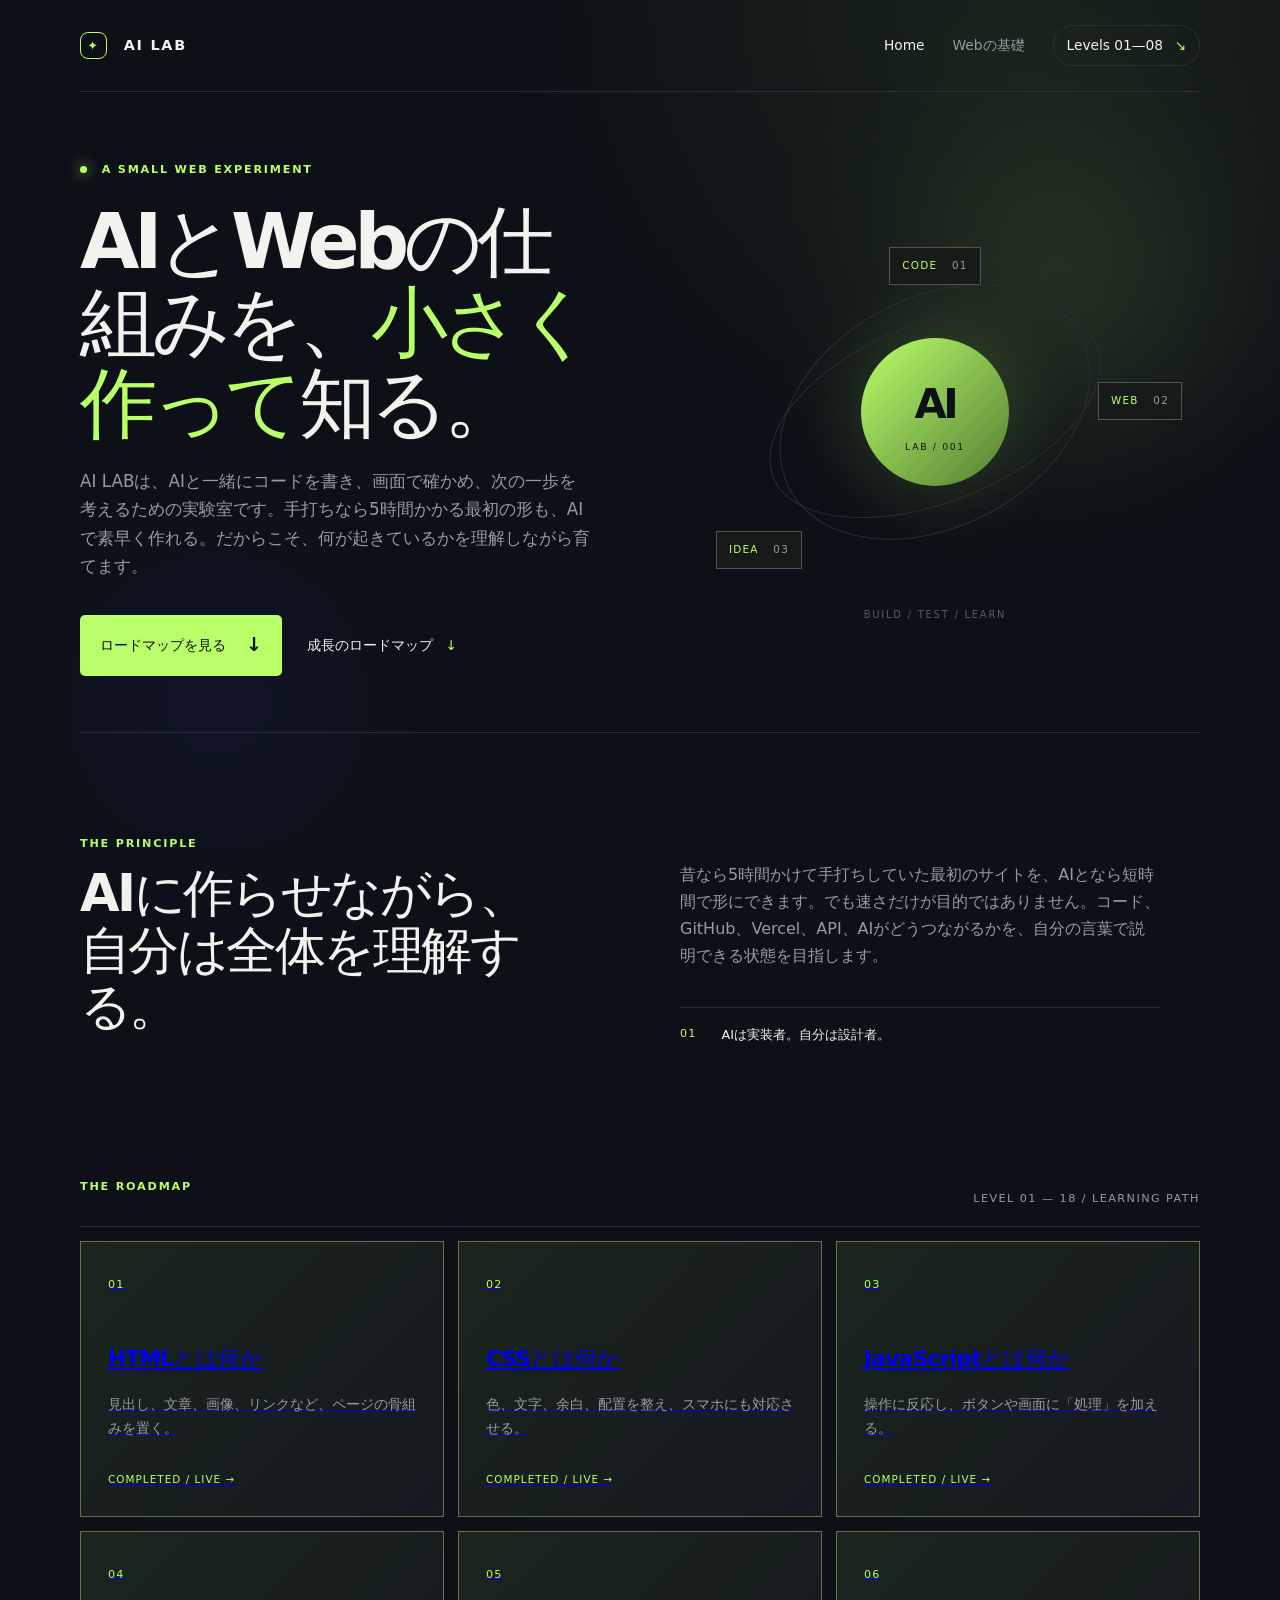
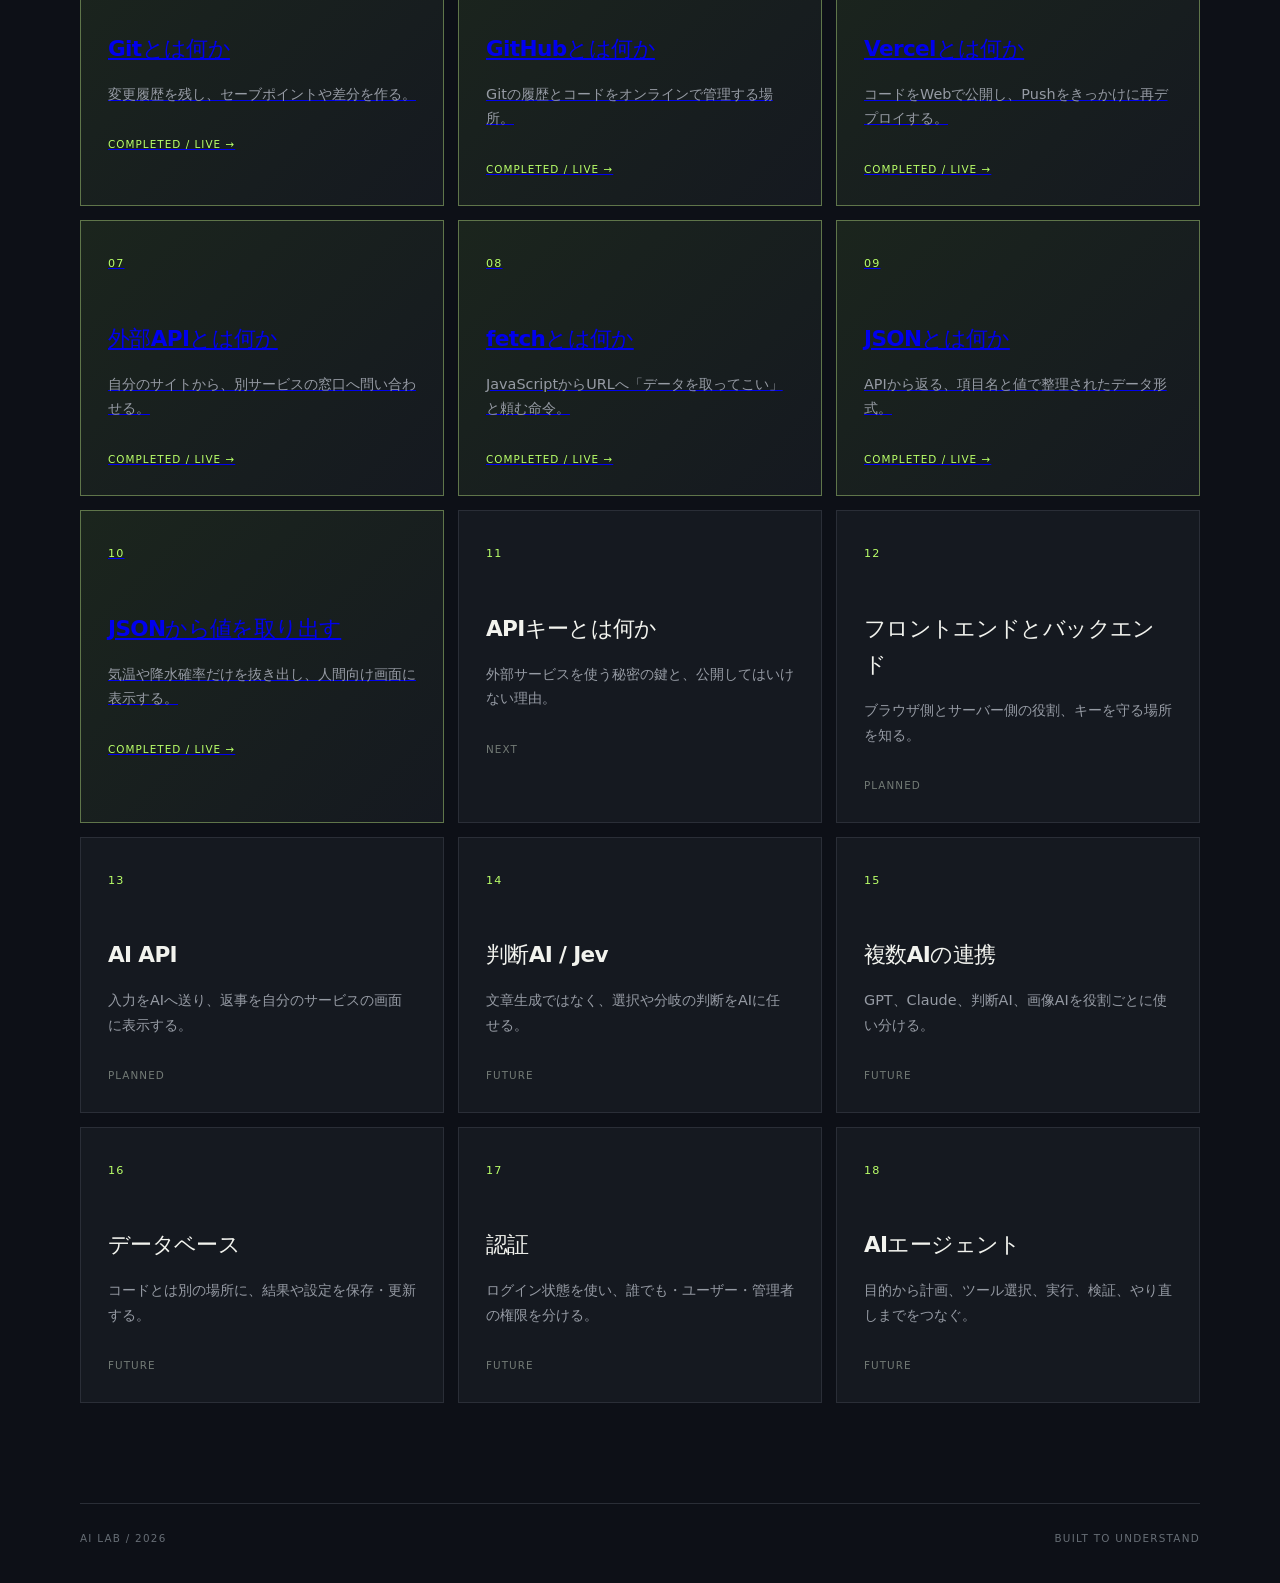
==== commit bfebab78: "Rename lab notes to web foundations" ====
--- a/index.html
+++ b/index.html
@@ -15,7 +15,7 @@
       <a class="brand" href="index.html" aria-label="AI LAB ホーム"><span class="brand-mark">✦</span> AI LAB</a>
       <nav class="nav" aria-label="メインナビゲーション">
         <a class="nav-link active" href="index.html">Home</a>
-        <a class="nav-link" href="lab.html">Lab Notes</a>
+        <a class="nav-link" href="lab.html">Webの基礎</a>
         <a class="nav-link nav-cta" href="#roadmap">Levels 01—08 <span>↘</span></a>
       </nav>
     </header>
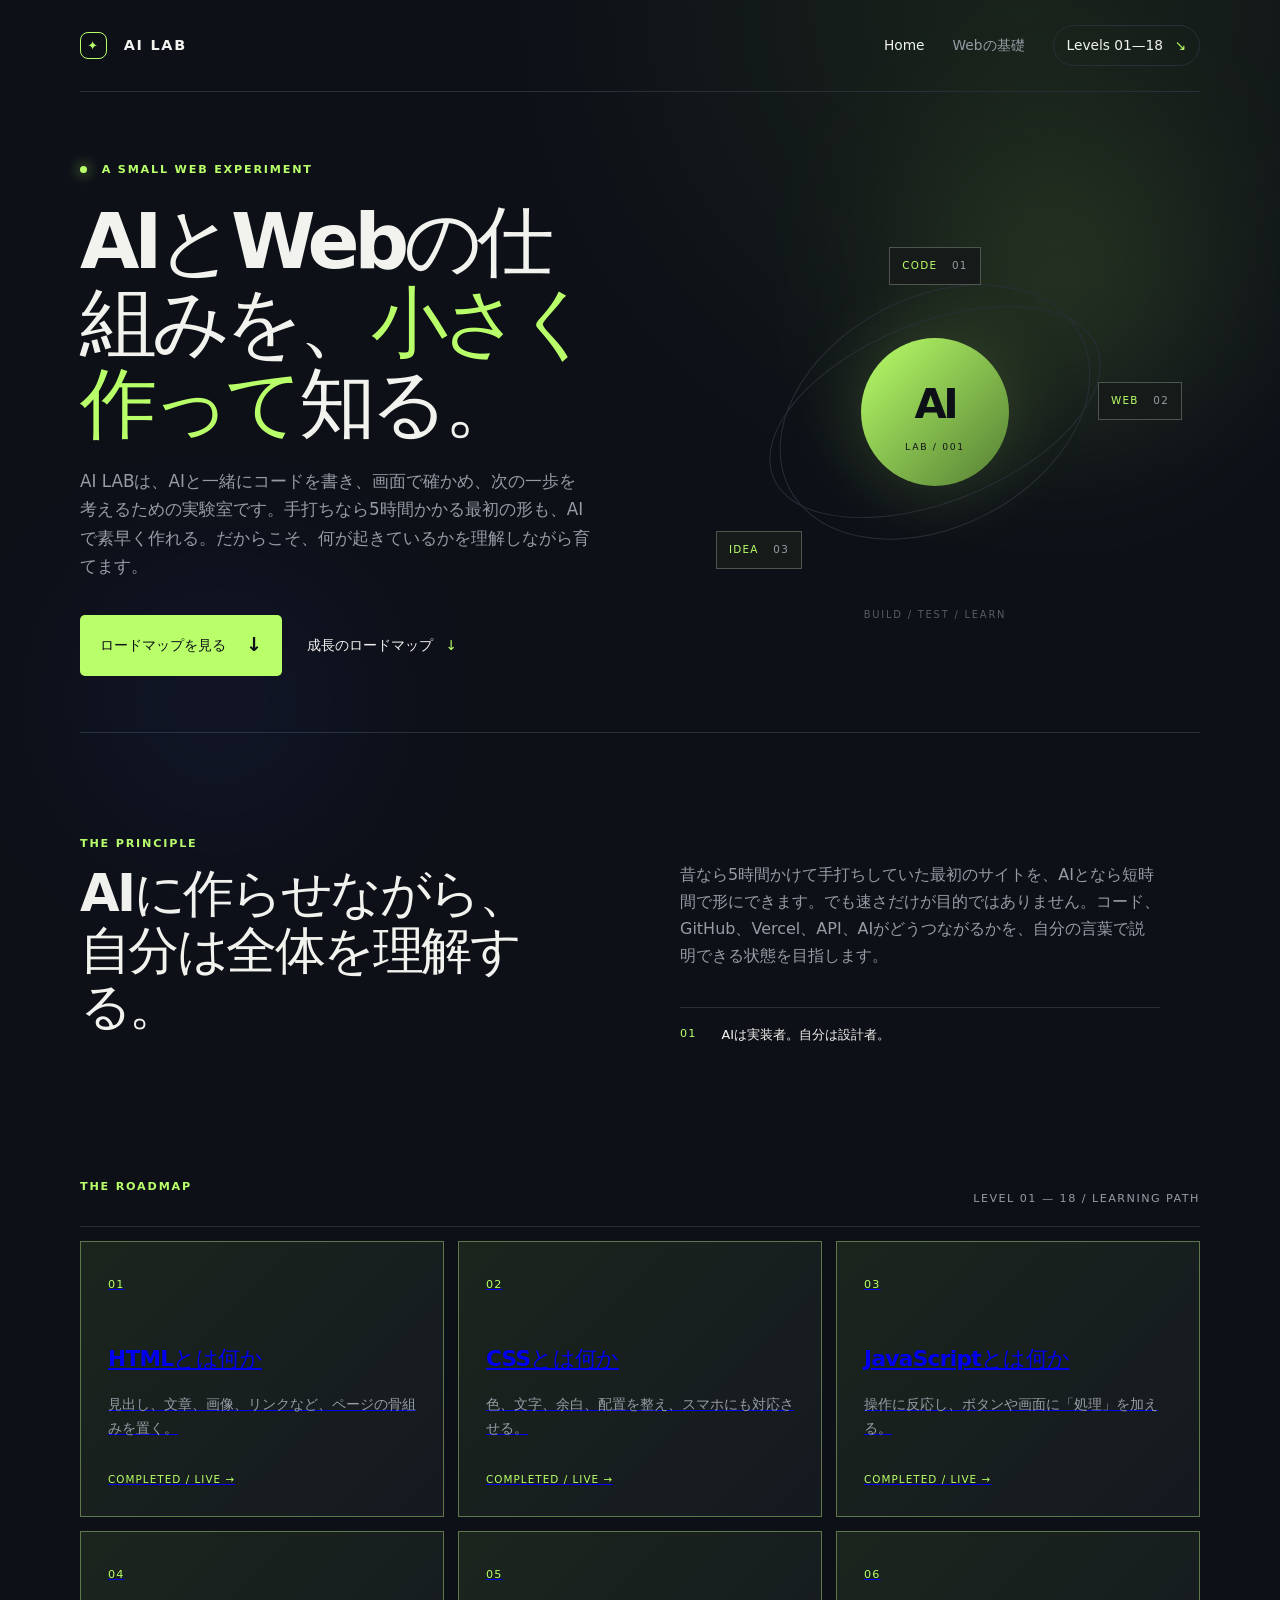
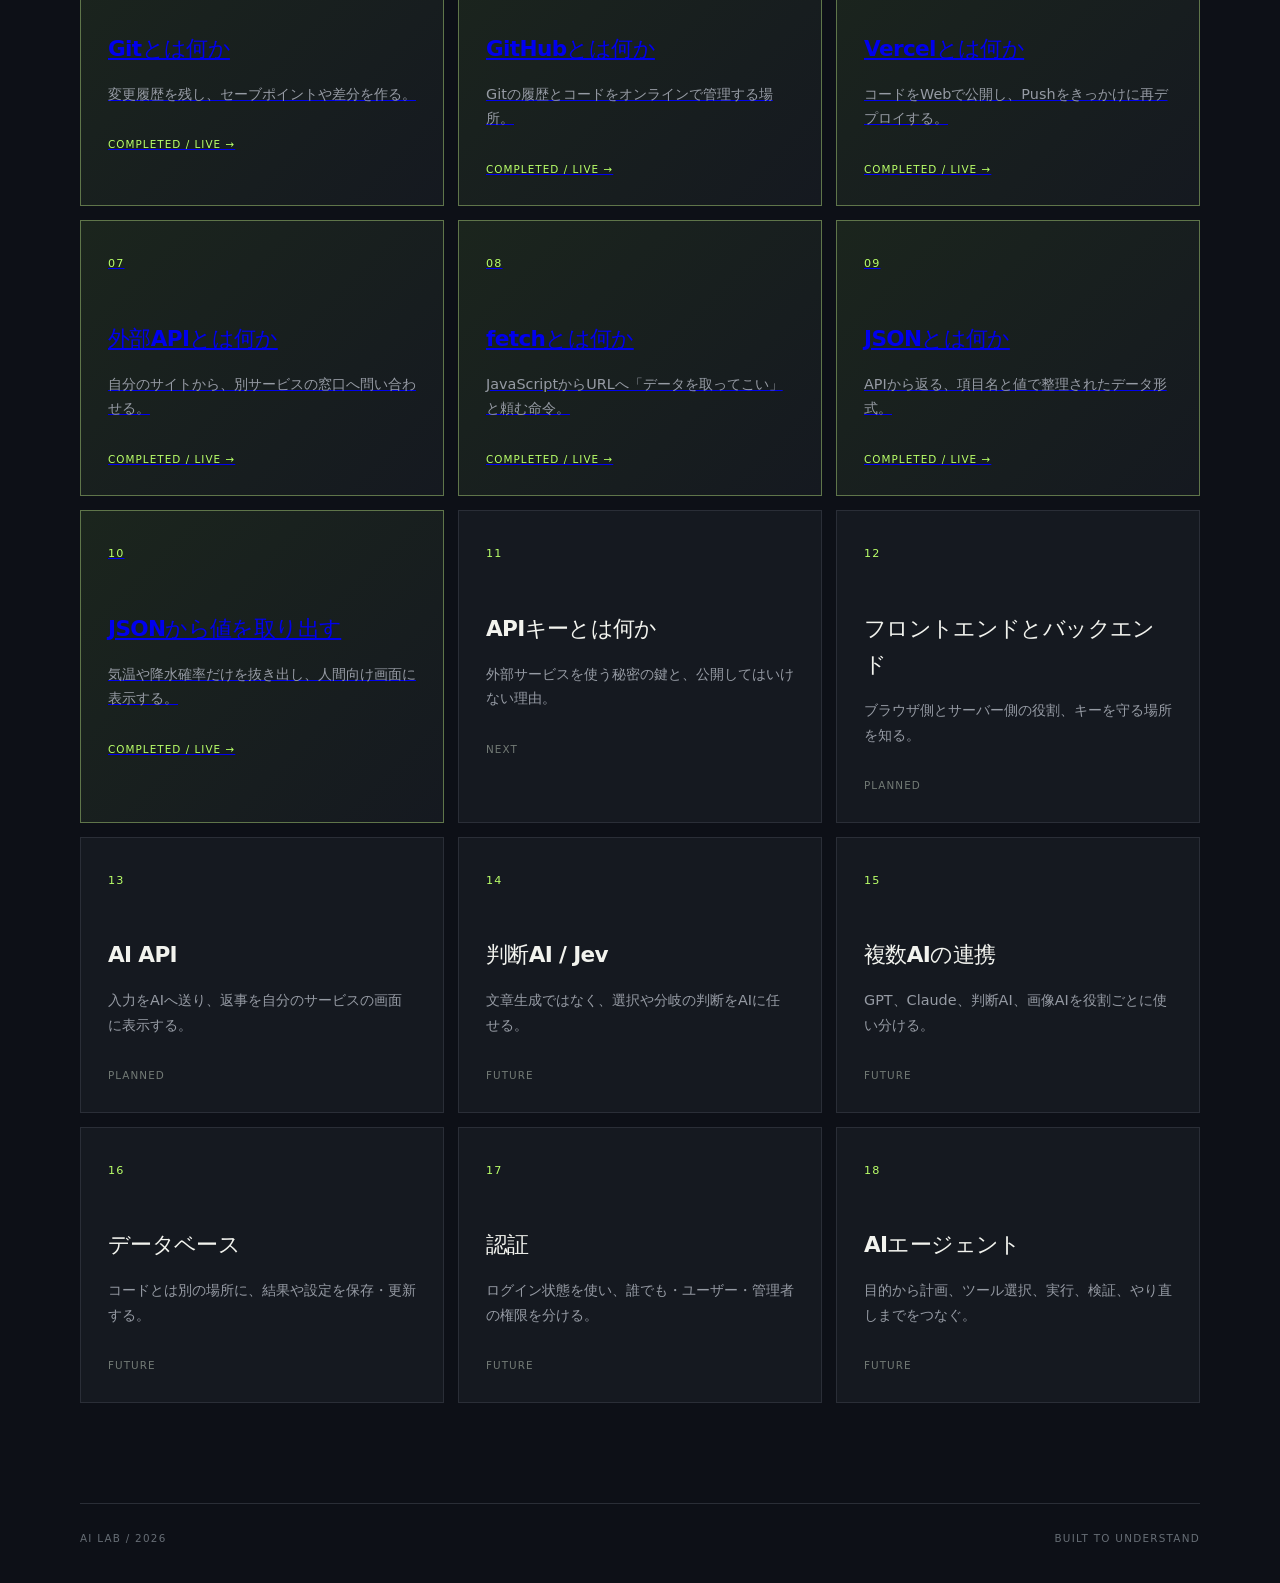
==== commit e6ac42da: "Align navigation and learning status across pages" ====
--- a/index.html
+++ b/index.html
@@ -16,7 +16,7 @@
       <nav class="nav" aria-label="メインナビゲーション">
         <a class="nav-link active" href="index.html">Home</a>
         <a class="nav-link" href="lab.html">Webの基礎</a>
-        <a class="nav-link nav-cta" href="#roadmap">Levels 01—08 <span>↘</span></a>
+        <a class="nav-link nav-cta" href="#roadmap">Levels 01—18 <span>↘</span></a>
       </nav>
     </header>
 
